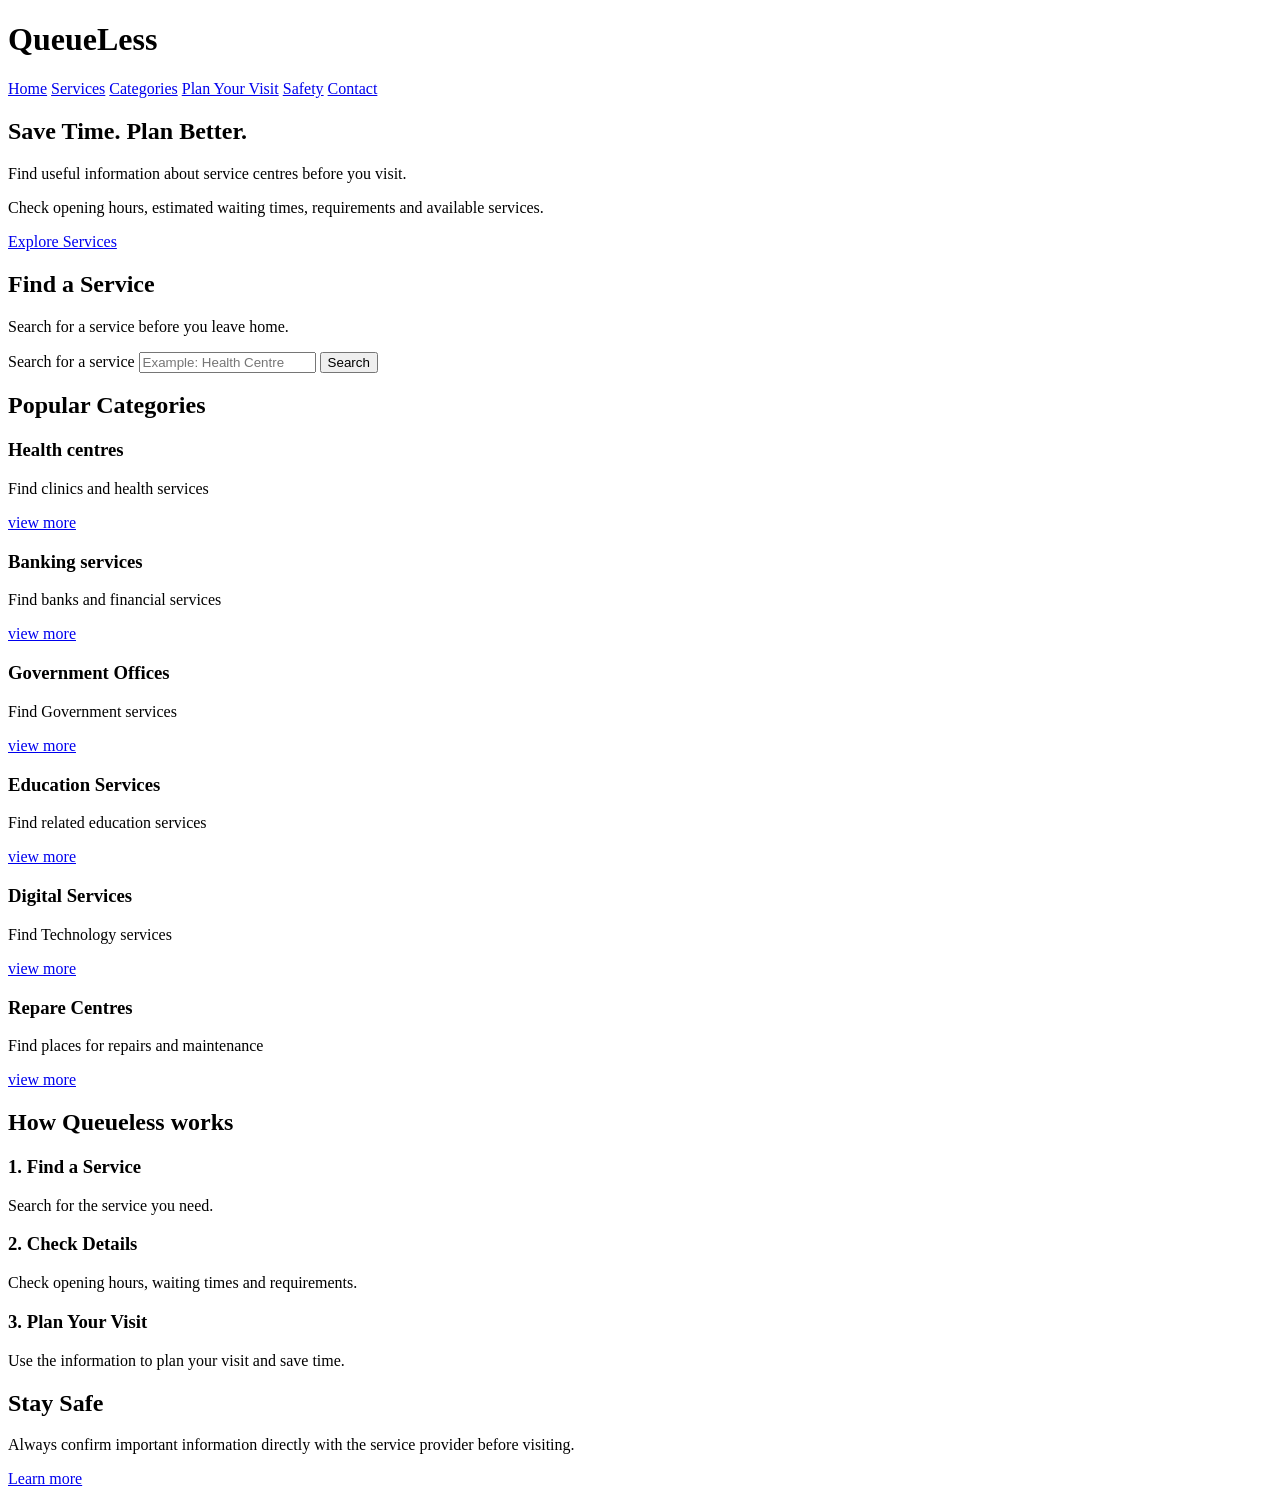
==== index.html @ c0333aec "Added a Stay Safe section to remind users to verify important information with service providers" ====
<!DOCTYPE html>
<html lang="en">

<head>
    <meta charset="UTF-8">
    <meta name="viewport" content="width=device-width, initial-scale=1.0">
    <title>Queueless</title>
</head>

<body>
    <header>
        <h1>QueueLess</h1>
        <nav>
            <a href="index.html">Home</a>
            <a href="services.html">Services</a>
            <a href="categories.html">Categories</a>
            <a href="plan-visit.html">Plan Your Visit</a>
            <a href="safety.html">Safety</a>
            <a href="contact.html">Contact</a>
        </nav>
    </header>

    <main>
        <section id="hero">
            <h2>Save Time. Plan Better.</h2>
            <p> Find useful information about service centres before you visit. </p>
            <p> Check opening hours, estimated waiting times, requirements and available services. </p>
            <a href="services.html">Explore Services</a>
        </section>

        <section id="search">
            <h2>Find a Service</h2>
            <p> Search for a service before you leave home. </p>
            <form>
                <label for="service-search"> Search for a service </label>
                <input type="text" id="service-search" placeholder="Example: Health Centre">
                <button type="submit">Search</button>
            </form>
        </section>

        <section id="categories">
            <h2>Popular Categories</h2>
            <div class="category-container">
                <h3>Health centres</h3>
                <p>Find clinics and health services</p>
                <a href="categories.html">view more</a>
            </div>

            <div id="categories-container">
                <h3>Banking services</h3>
                <p>Find banks and financial services</p>
                <a href="categories.html">view more</a>
            </div>

            <div class="categories-container">
                <h3>Government Offices</h3>
                <p>Find Government services</p>
                <a href="categories.html">view more</a>
            </div>

            <div class="category-container">
                <h3>Education Services</h3>
                <p>Find related education services</p>
                <a href="categories.html">view more</a>
            </div>

            <div class="category-container">
                <h3>Digital Services</h3>
                <p>Find Technology services</p>
                <a href="categories.html">view more</a>
            </div>

            <div class="categories-container">
                <h3>Repare Centres</h3>
                <p>Find places for repairs and maintenance</p>
                <a href="categories.html">view more</a>
            </div>
        </section>

        <section id="How it works">
            <h2>How Queueless works</h2>
            <div class="steps">

                <div class="step">
                    <h3>1. Find a Service</h3>
                    <p> Search for the service you need.</p>
                </div>

                <div class="step">
                    <h3>2. Check Details</h3>
                    <p> Check opening hours, waiting times and requirements. </p>
                </div>

                <div class="step">
                    <h3>3. Plan Your Visit</h3>
                    <p> Use the information to plan your visit and save time. </p>
                </div>
            </div>
        </section>

        <section id="safety">
            <h2>Stay Safe</h2>
            <p>Always confirm important information directly with the service provider before visiting.</p>
            <a href="Safety.html">Learn more</a>
        </section>

    </main>

</body>

</html>
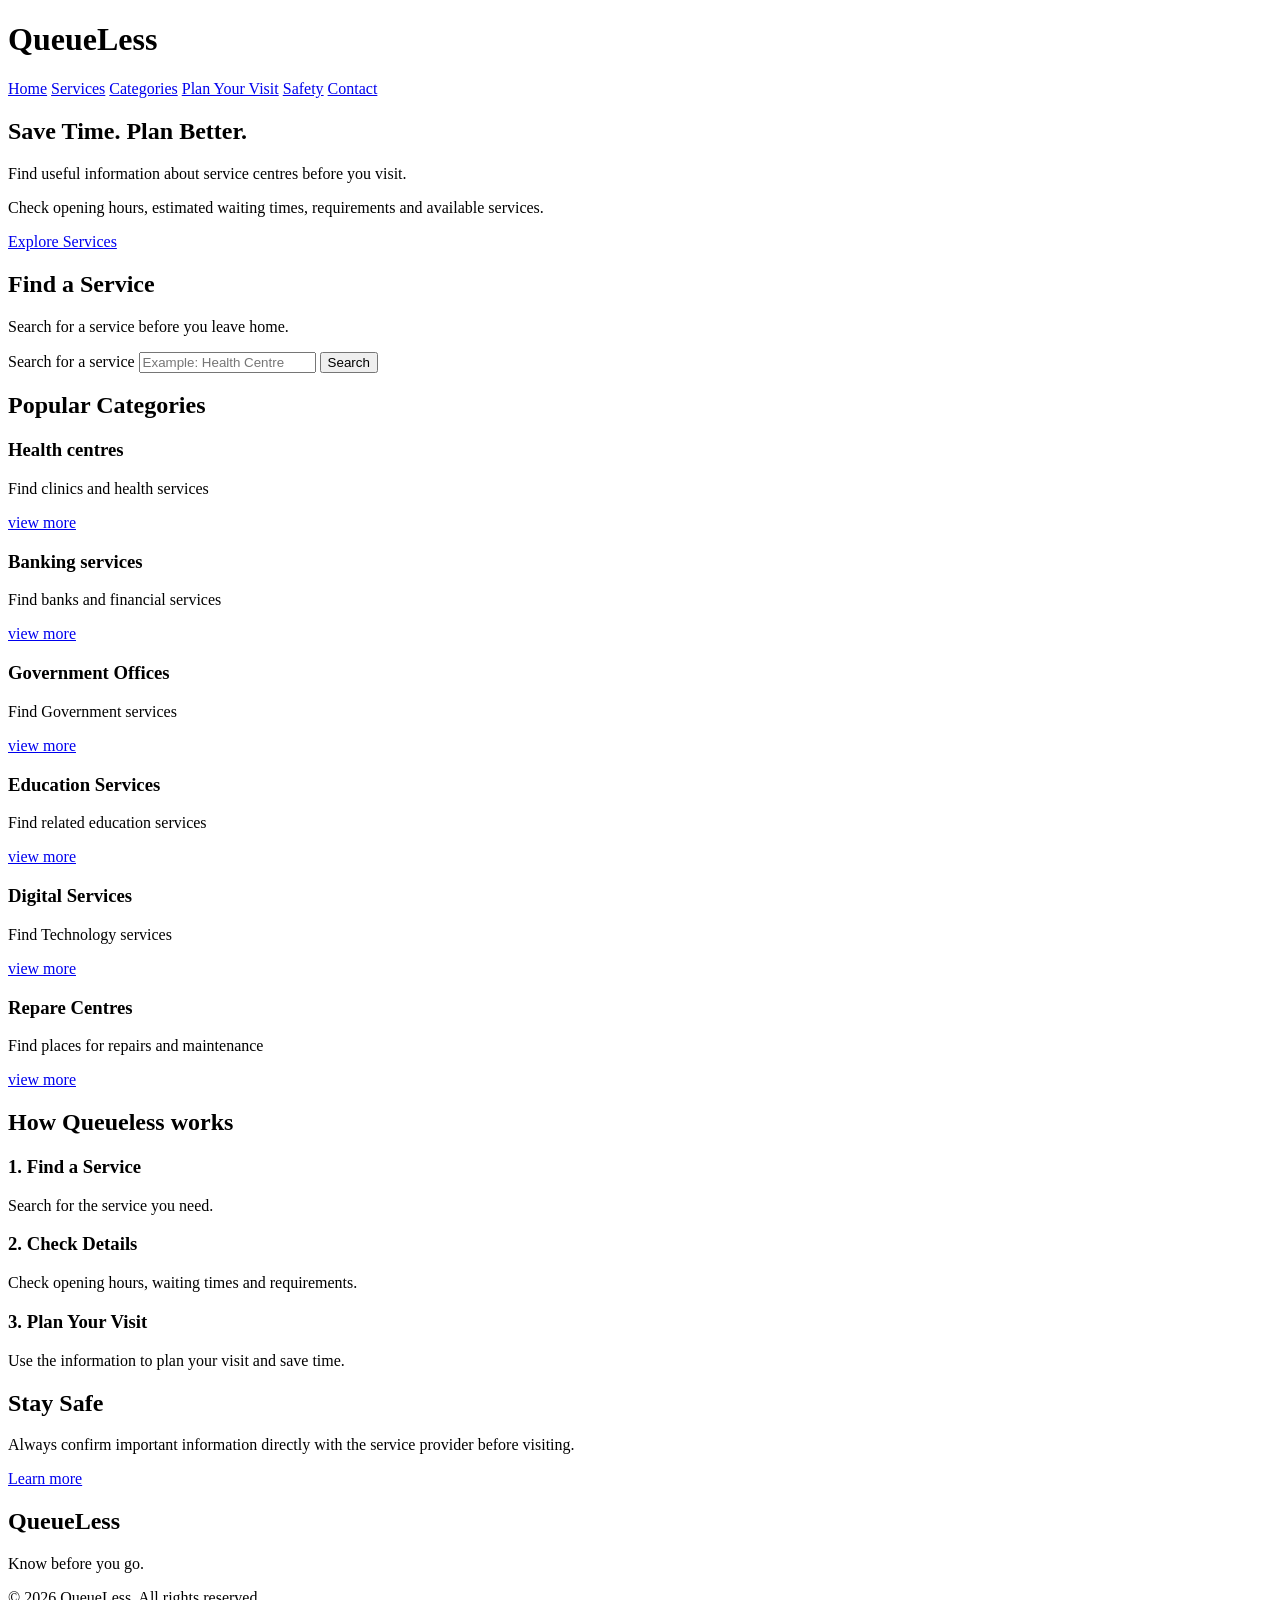
==== commit 3f2fa4f7: "Add QueueLess footer" ====
--- a/index.html
+++ b/index.html
@@ -103,9 +103,12 @@
             <p>Always confirm important information directly with the service provider before visiting.</p>
             <a href="Safety.html">Learn more</a>
         </section>
-
     </main>
 
+    <footer>
+        <h2>QueueLess</h2>
+        <p> Know before you go. </p>
+        <p> &copy; 2026 QueueLess. All rights reserved. </p>
+    </footer>
 </body>
-
-</html>+</html>
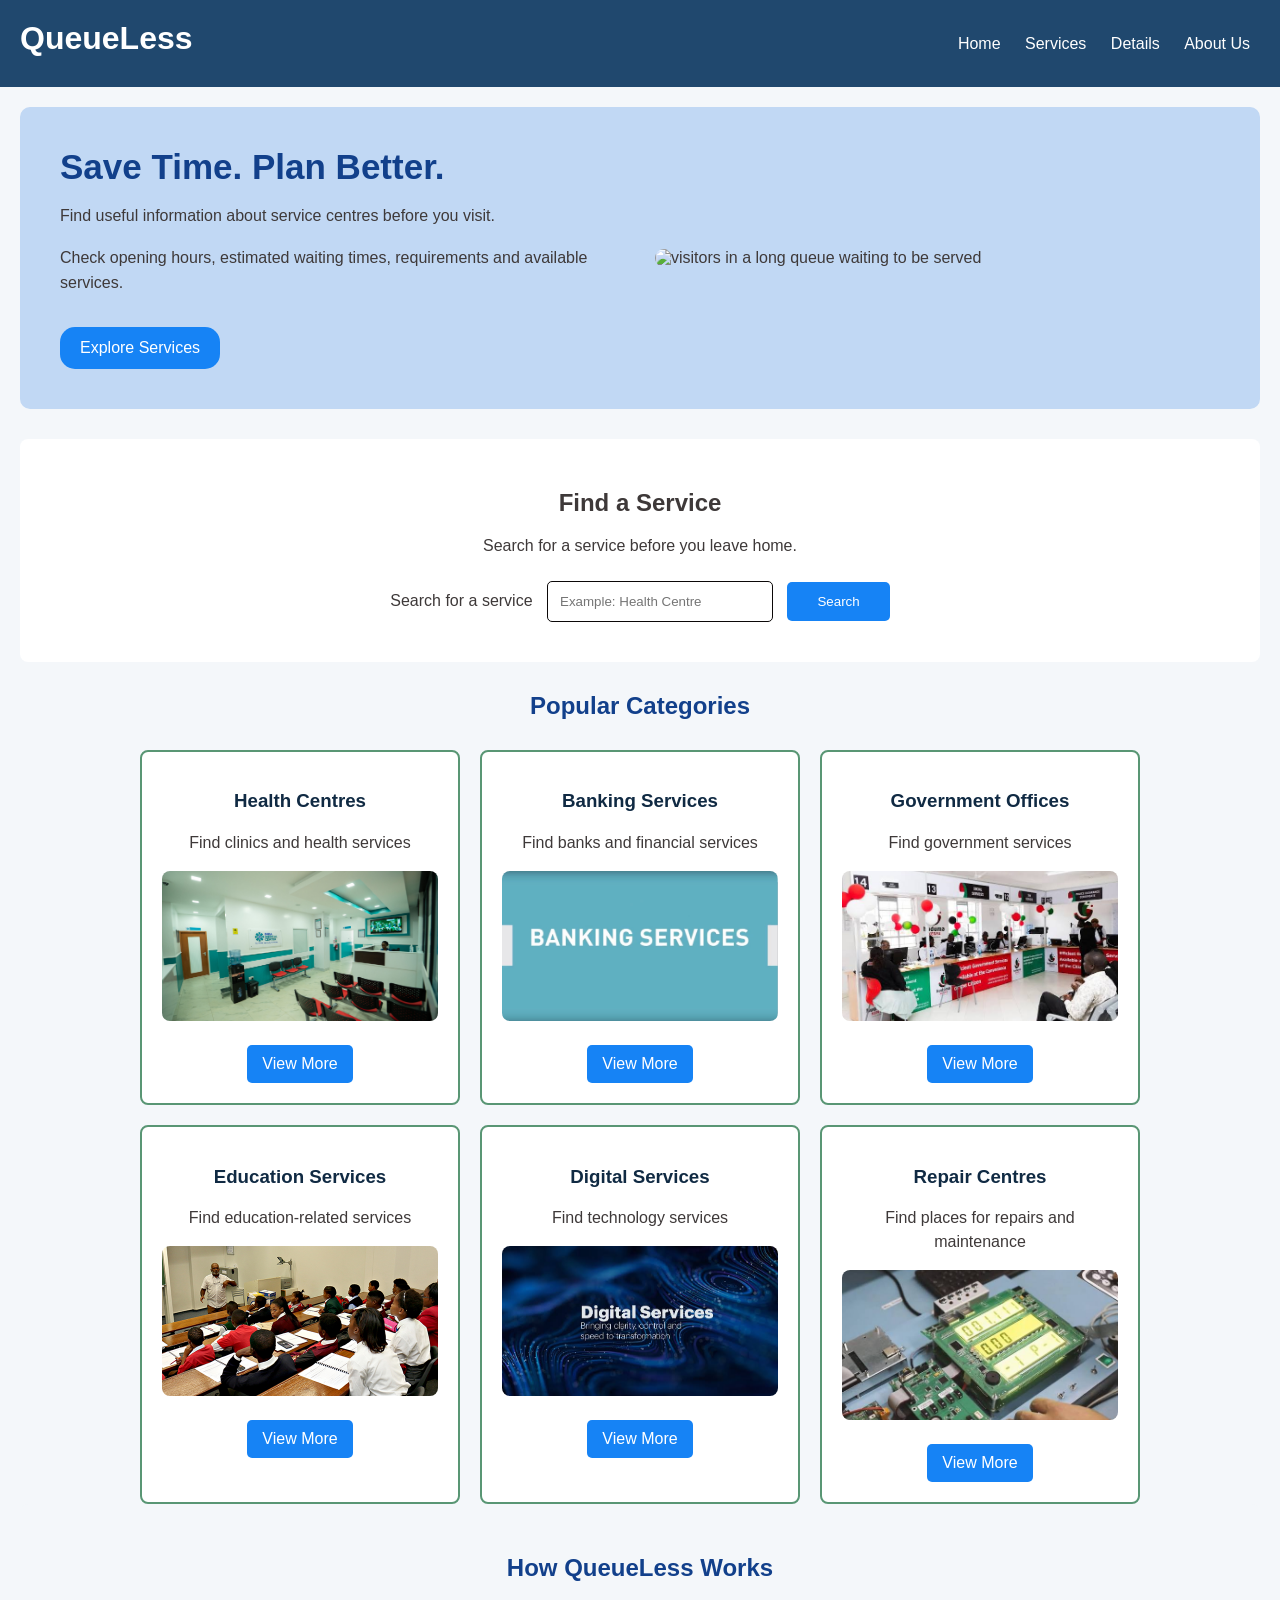
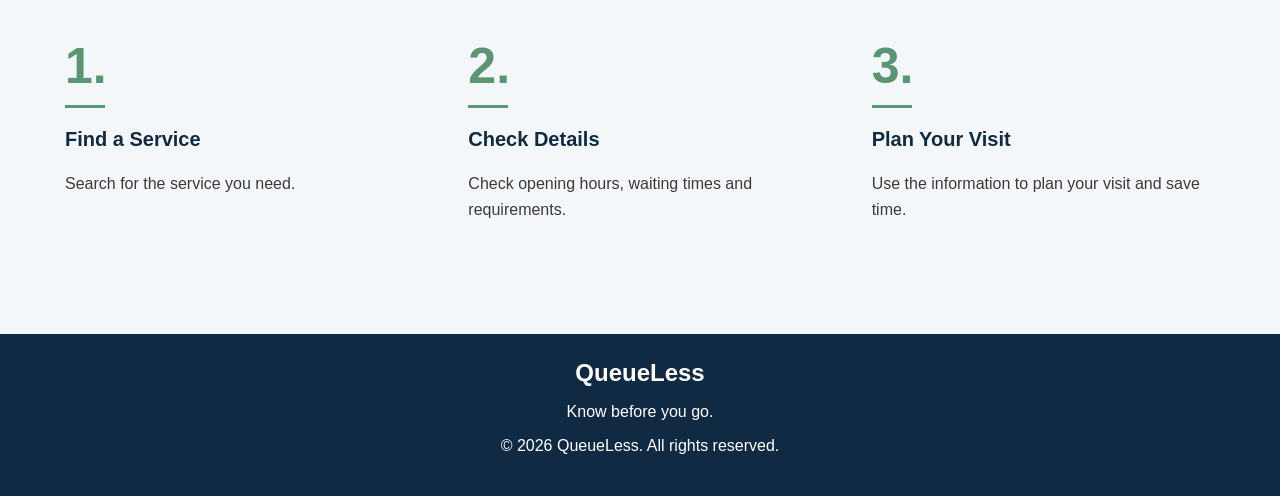
==== commit a84cd739: "Remove all files from their respective folders for easy deployment" ====
--- a/index.html
+++ b/index.html
@@ -4,28 +4,33 @@
 <head>
     <meta charset="UTF-8">
     <meta name="viewport" content="width=device-width, initial-scale=1.0">
-    <title>Queueless</title>
+    <title>Queueless homepage</title>
+    <link rel="stylesheet" href="style.css">
 </head>
 
 <body>
     <header>
         <h1>QueueLess</h1>
         <nav>
-            <a href="index.html">Home</a>
-            <a href="services.html">Services</a>
-            <a href="categories.html">Categories</a>
-            <a href="plan-visit.html">Plan Your Visit</a>
-            <a href="safety.html">Safety</a>
-            <a href="contact.html">Contact</a>
+            <a href="../homepage/index.html">Home</a>
+            <a href="../servicespage/services.html">Services</a>
+            <a href="../detailspage/details.html">Details</a>
+             <a href="../aboutpage/about.html">About Us</a>
         </nav>
     </header>
 
     <main>
         <section id="hero">
+            <div class="hero-text">
             <h2>Save Time. Plan Better.</h2>
             <p> Find useful information about service centres before you visit. </p>
             <p> Check opening hours, estimated waiting times, requirements and available services. </p>
-            <a href="services.html">Explore Services</a>
+            <a href="../servicespage/services.html">Explore Services</a>
+            </div>
+
+            <div class="hero-image">
+                <img src="images/queueless 1.jpg" alt="visitors in a long queue waiting to be served">
+            </div>
         </section>
 
         <section id="search">
@@ -38,71 +43,85 @@
             </form>
         </section>
 
+        <!-- POPULAR CATEGORIES -->
         <section id="categories">
+
             <h2>Popular Categories</h2>
+
             <div class="category-container">
-                <h3>Health centres</h3>
-                <p>Find clinics and health services</p>
-                <a href="categories.html">view more</a>
+
+                <div class="category-card">
+                    <h3>Health Centres</h3>
+                    <p>Find clinics and health services</p>
+                    <img src="images/queueless 3.jpg" alt="health centre">
+                    <a href="../detailspage/details.html">View More</a>
+                </div>
+
+                <div class="category-card">
+                    <h3>Banking Services</h3>
+                    <p>Find banks and financial services</p>
+                    <img src="images/queueless 4.jpg" alt="bankig services">
+                    <a href="../detailspage/details.html">View More</a>
+                </div>
+
+                <div class="category-card">
+                    <h3>Government Offices</h3>
+                    <p>Find government services</p>
+                    <img src="images/queueless 5.jpg" alt="government offices">
+                     <a href="../detailspage/details.html">View More</a>
+                </div>
+
+                <div class="category-card">
+                    <h3>Education Services</h3>
+                    <p>Find education-related services</p>
+                    <img src="images/queueless 6.jpg" alt="education services">
+                    <a href="../detailspage/details.html">View More</a>
+                </div>
+
+                <div class="category-card">
+                    <h3>Digital Services</h3>
+                    <p>Find technology services</p>
+                    <img src="images/queueless 7.jpg" alt="digital services">
+                    <a href="../detailspage/details.html">View More</a>
+                </div>
+
+                <div class="category-card">
+                    <h3>Repair Centres</h3>
+                    <p>Find places for repairs and maintenance</p>
+                    <img src="images/queueless 8.jpg" alt="repair centres">
+                   <a href="../detailspage/details.html">View More</a>
+                </div>
+
             </div>
 
-            <div id="categories-container">
-                <h3>Banking services</h3>
-                <p>Find banks and financial services</p>
-                <a href="categories.html">view more</a>
-            </div>
-
-            <div class="categories-container">
-                <h3>Government Offices</h3>
-                <p>Find Government services</p>
-                <a href="categories.html">view more</a>
-            </div>
-
-            <div class="category-container">
-                <h3>Education Services</h3>
-                <p>Find related education services</p>
-                <a href="categories.html">view more</a>
-            </div>
-
-            <div class="category-container">
-                <h3>Digital Services</h3>
-                <p>Find Technology services</p>
-                <a href="categories.html">view more</a>
-            </div>
-
-            <div class="categories-container">
-                <h3>Repare Centres</h3>
-                <p>Find places for repairs and maintenance</p>
-                <a href="categories.html">view more</a>
-            </div>
         </section>
 
-        <section id="How it works">
-            <h2>How Queueless works</h2>
-            <div class="steps">
+       
+<section id="how-it-works">
+    <h2>How QueueLess Works</h2>
 
-                <div class="step">
-                    <h3>1. Find a Service</h3>
-                    <p> Search for the service you need.</p>
-                </div>
+    <div class="steps">
 
-                <div class="step">
-                    <h3>2. Check Details</h3>
-                    <p> Check opening hours, waiting times and requirements. </p>
-                </div>
+        <div class="step">
+            <span class="step-number">1.</span>
+            <h3>Find a Service</h3>
+            <p>Search for the service you need.</p>
+        </div>
 
-                <div class="step">
-                    <h3>3. Plan Your Visit</h3>
-                    <p> Use the information to plan your visit and save time. </p>
-                </div>
-            </div>
-        </section>
+        <div class="step">
+            <span class="step-number">2.</span>
+            <h3>Check Details</h3>
+            <p>Check opening hours, waiting times and requirements.</p>
+        </div>
 
-        <section id="safety">
-            <h2>Stay Safe</h2>
-            <p>Always confirm important information directly with the service provider before visiting.</p>
-            <a href="Safety.html">Learn more</a>
-        </section>
+        <div class="step">
+            <span class="step-number">3.</span>
+            <h3>Plan Your Visit</h3>
+            <p>Use the information to plan your visit and save time.</p>
+        </div>
+
+    </div>
+</section>
     </main>
 
     <footer>
@@ -111,4 +130,5 @@
         <p> &copy; 2026 QueueLess. All rights reserved. </p>
     </footer>
 </body>
-</html>
+
+</html>
--- a/style.css
+++ b/style.css
@@ -0,0 +1,335 @@
+body {
+    font-family: Arial, Helvetica, sans-serif;
+    margin: 0;
+    padding: 0%;
+    background-color: #f4f7fa;
+    color: #3e3939;
+}
+
+/* header */
+
+header {
+    background-color: #20486e;
+    color: white;
+    padding: 20px;
+    display: flex;
+    justify-content: space-between;
+    align-items: center;
+}
+
+header h1 {
+    margin: 0 0 10px;
+}
+
+nav a {
+    color: white;
+    text-decoration: none;
+    margin: 0 10px;
+}
+
+nav a:hover {
+    color: #1683f5;
+}
+
+/* main */
+
+main {
+    padding: 20px;
+}
+
+/* hero section */
+
+#hero {
+    background-color: #c1d8f4;
+    display: flex;
+    align-items: center;
+    justify-content: space-between;
+    gap: 30px;
+    padding: 40px;
+    margin-top: 0;
+    margin-bottom: 30px;
+    border-radius: 10px;
+}
+
+/* hero text */
+
+.hero-text {
+    flex: 1;
+}
+
+#hero h2 {
+    font-size: 35px;
+    color: #12408b;
+    margin-top: 0;
+    margin-bottom: 15px;
+}
+
+#hero p {
+    font-size: 16px;
+    line-height: 1.6;
+}
+
+/* hero button */
+
+#hero a {
+    display: inline-block;
+    background-color: #1683f5;
+    color: white;
+    text-decoration: none;
+    padding: 12px 20px;
+    margin-top: 15px;
+    border-radius: 15px;
+}
+
+#hero a:hover {
+    background-color: #102a43;
+}
+
+/* hero image */
+
+.hero-image {
+    flex: 1;
+}
+
+.hero-image img {
+    width: 100%;
+    height: auto;
+    display: block;
+    border-radius: 10px;
+}
+
+/* search section */
+
+#search {
+    background-color: white;
+    padding: 30px;
+    margin-bottom: 30px;
+    text-align: center;
+    border-radius: 8px;
+}
+
+#search input {
+    padding: 12px;
+    width: 200px;
+    margin: 10px;
+    border: 1px solid #0b0808;
+    border-radius: 5px;
+}
+
+#search button {
+    padding: 12px 30px;
+    background-color: #1683f5;
+    color: white;
+    border: none;
+    border-radius: 5px;
+    cursor: pointer;
+}
+
+#search button:hover {
+    background-color: #102a43;
+}
+
+/* popular categories */
+
+#categories {
+    text-align: center;
+    padding: 0;
+}
+
+#categories h2 {
+    color: #12408b;
+    margin-bottom: 30px;
+}
+
+.category-container {
+    display: grid;
+    grid-template-columns: repeat(3, 1fr);
+    gap: 20px;
+    max-width: 1000px;
+    margin: auto;
+}
+
+.category-card {
+    background-color: white;
+    border: 2px solid #599674;
+    padding: 20px;
+    border-radius: 8px;
+}
+
+.category-card img {
+    width: 100%;
+    height: 150px;
+    object-fit: cover;
+    border-radius: 8px;
+    margin-bottom: 10px;
+}
+
+.category-card h3 {
+    color: #102a43;
+}
+
+.category-card p {
+    line-height: 1.5;
+}
+
+.category-card a {
+    display: inline-block;
+    background-color: #1683f5;
+    color: white;
+    text-decoration: none;
+    padding: 10px 15px;
+    margin-top: 10px;
+    border-radius: 5px;
+}
+
+.category-card a:hover {
+    background-color: #102a43;
+}
+
+.category-card:hover {
+    transform: translateY(-5px);
+}
+
+/* how it works */
+
+#how-it-works {
+    background-color: #f4f7fa;
+    padding: 30px;
+    margin-bottom: 30px;
+    border-radius: 8px;
+}
+
+#how-it-works h2 {
+    color: #12408b;
+    text-align: center;
+    margin-bottom: 40px;
+}
+
+
+.steps {
+    display: flex;
+    justify-content: space-between;
+    gap: 30px;
+}
+
+
+
+.step {
+    flex: 1;
+    padding: 15px;
+}
+
+
+
+.step-number {
+    display: block;
+    font-size: 50px;
+    font-weight: bold;
+    color: #599674;
+    margin-bottom: 10px;
+}
+
+.step-number:after {
+    content: "";
+    display: block;
+    width: 40px;
+    height: 3px;
+    background-color: #599674;
+    margin-top: 10px;
+}
+
+/* step headings */
+
+.step h3 {
+    color: #102a43;
+    font-size: 20px;
+}
+
+/* step descriptions */
+
+.step p {
+    line-height: 1.6;
+}
+
+/* safety section */
+
+#safety {
+    background-color: #c1d8f4;
+    padding: 20px;
+    text-align: center;
+    margin-bottom: 10px;
+    border-radius: 8px;
+}
+
+#safety h2 {
+    color: #12408b;
+    padding: 10px;
+}
+
+#safety a {
+    color: #1683f5;
+    text-decoration: none;
+}
+
+#safety a:hover {
+    text-decoration: underline;
+}
+
+/* footer */
+
+footer {
+    background-color: #102a43;
+    color: white;
+    text-align: center;
+    padding: 25px;
+}
+
+footer h2 {
+    margin: 0;
+}
+
+/* mobile responsiveness */
+
+@media (max-width: 768px) {
+
+    nav a {
+        display: block;
+        margin: 10px 0;
+    }
+
+    #hero {
+        flex-direction: column;
+        padding: 20px;
+    }
+
+    #hero h2 {
+        font-size: 30px;
+    }
+
+    .hero-text,
+    .hero-image {
+        width: 100%;
+    }
+
+    #search input {
+        width: 80%;
+        box-sizing: border-box;
+    }
+
+    .category-container {
+        grid-template-columns: 1fr;
+    }
+
+    .steps {
+        flex-direction: column;
+        gap: 15px;
+    }
+
+    .step {
+        padding: 10px 0;
+    }
+
+    .step-number {
+        font-size: 40px;
+    }
+}
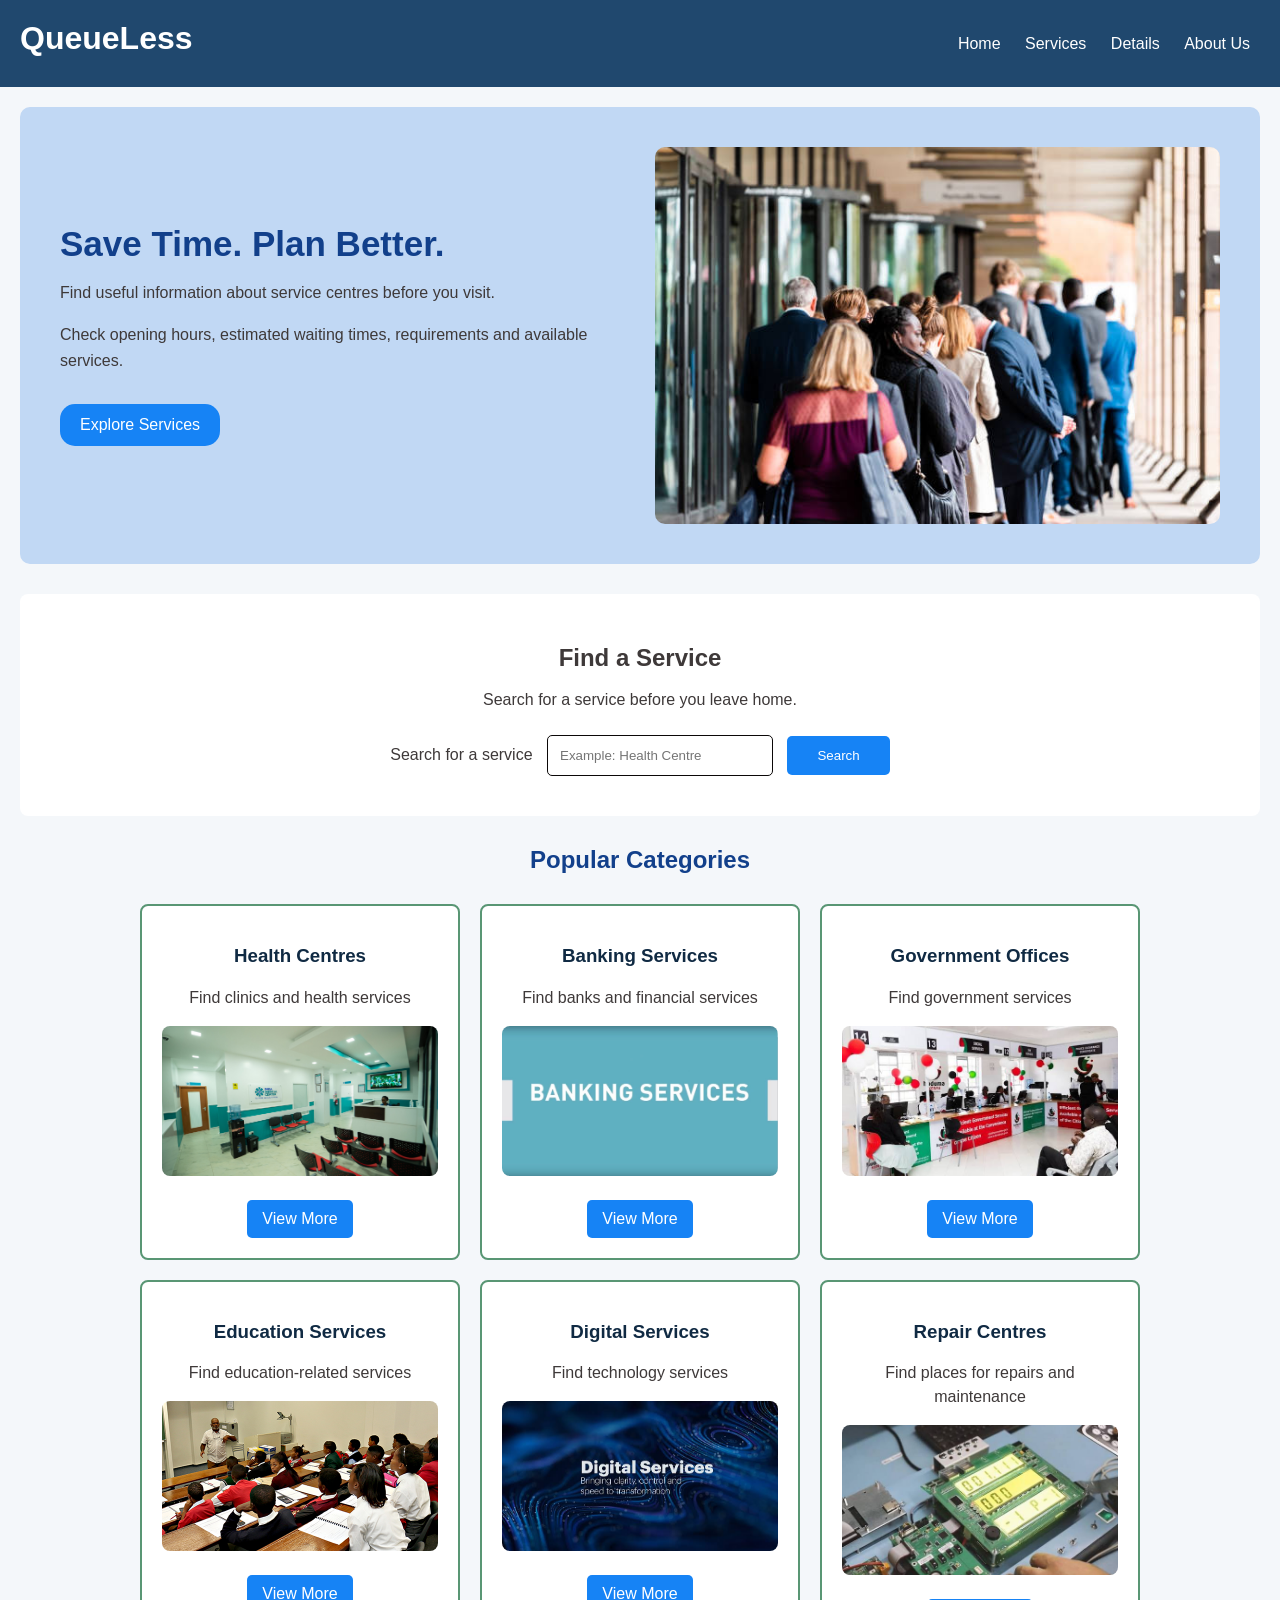
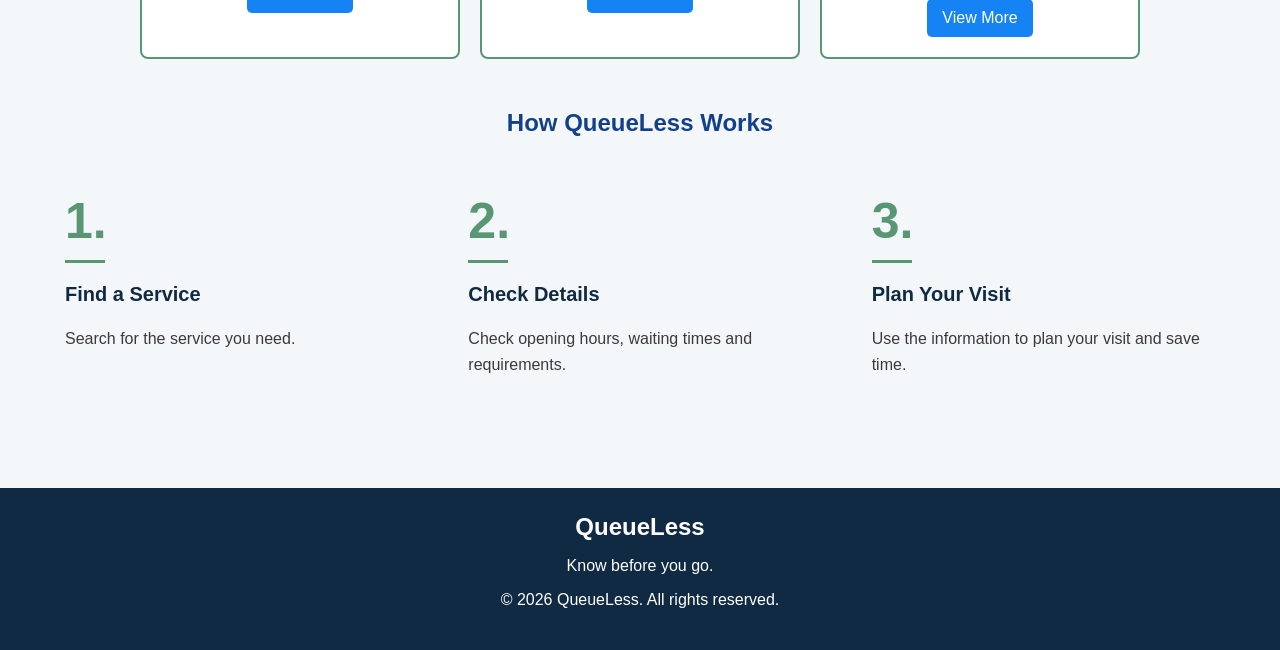
==== commit 99fc1f52: "Delete all folders including homepage,servicespage,aboutpage,detailspage to allow deployment." ====
--- a/index.html
+++ b/index.html
@@ -12,10 +12,10 @@
     <header>
         <h1>QueueLess</h1>
         <nav>
-            <a href="../homepage/index.html">Home</a>
-            <a href="../servicespage/services.html">Services</a>
-            <a href="../detailspage/details.html">Details</a>
-             <a href="../aboutpage/about.html">About Us</a>
+            <a href="index.html">Home</a>
+            <a href="services.html">Services</a>
+            <a href="details.html">Details</a>
+            <a href="about.html">About Us</a>
         </nav>
     </header>
 
@@ -25,7 +25,7 @@
             <h2>Save Time. Plan Better.</h2>
             <p> Find useful information about service centres before you visit. </p>
             <p> Check opening hours, estimated waiting times, requirements and available services. </p>
-            <a href="../servicespage/services.html">Explore Services</a>
+            <a href="services.html">Explore Services</a>
             </div>
 
             <div class="hero-image">
@@ -54,42 +54,42 @@
                     <h3>Health Centres</h3>
                     <p>Find clinics and health services</p>
                     <img src="images/queueless 3.jpg" alt="health centre">
-                    <a href="../detailspage/details.html">View More</a>
+                    <a href="details.html">View More</a>
                 </div>
 
                 <div class="category-card">
                     <h3>Banking Services</h3>
                     <p>Find banks and financial services</p>
                     <img src="images/queueless 4.jpg" alt="bankig services">
-                    <a href="../detailspage/details.html">View More</a>
+                    <a href="details.html">View More</a>
                 </div>
 
                 <div class="category-card">
                     <h3>Government Offices</h3>
                     <p>Find government services</p>
                     <img src="images/queueless 5.jpg" alt="government offices">
-                     <a href="../detailspage/details.html">View More</a>
+                     <a href="details.html">View More</a>
                 </div>
 
                 <div class="category-card">
                     <h3>Education Services</h3>
                     <p>Find education-related services</p>
                     <img src="images/queueless 6.jpg" alt="education services">
-                    <a href="../detailspage/details.html">View More</a>
+                    <a href="details.html">View More</a>
                 </div>
 
                 <div class="category-card">
                     <h3>Digital Services</h3>
                     <p>Find technology services</p>
                     <img src="images/queueless 7.jpg" alt="digital services">
-                    <a href="../detailspage/details.html">View More</a>
+                    <a href="details.html">View More</a>
                 </div>
 
                 <div class="category-card">
                     <h3>Repair Centres</h3>
                     <p>Find places for repairs and maintenance</p>
                     <img src="images/queueless 8.jpg" alt="repair centres">
-                   <a href="../detailspage/details.html">View More</a>
+                   <a href="details.html">View More</a>
                 </div>
 
             </div>
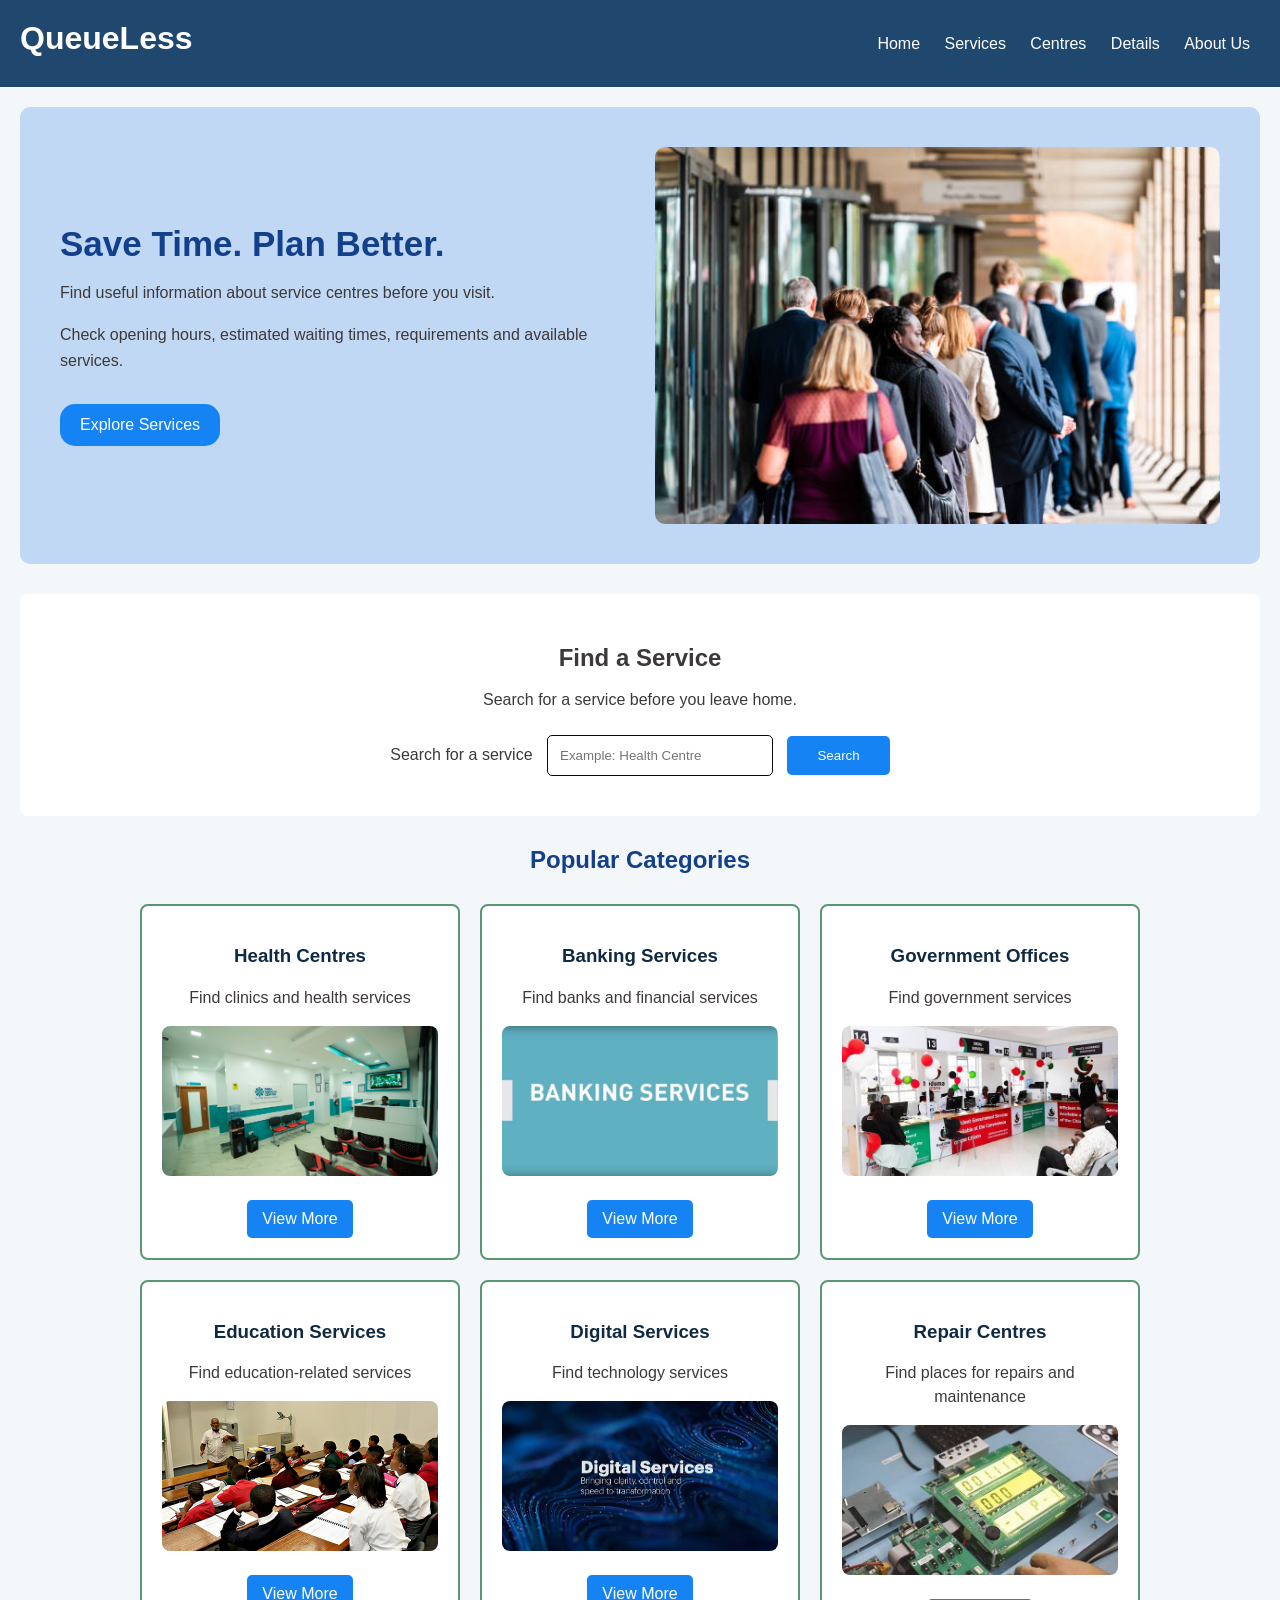
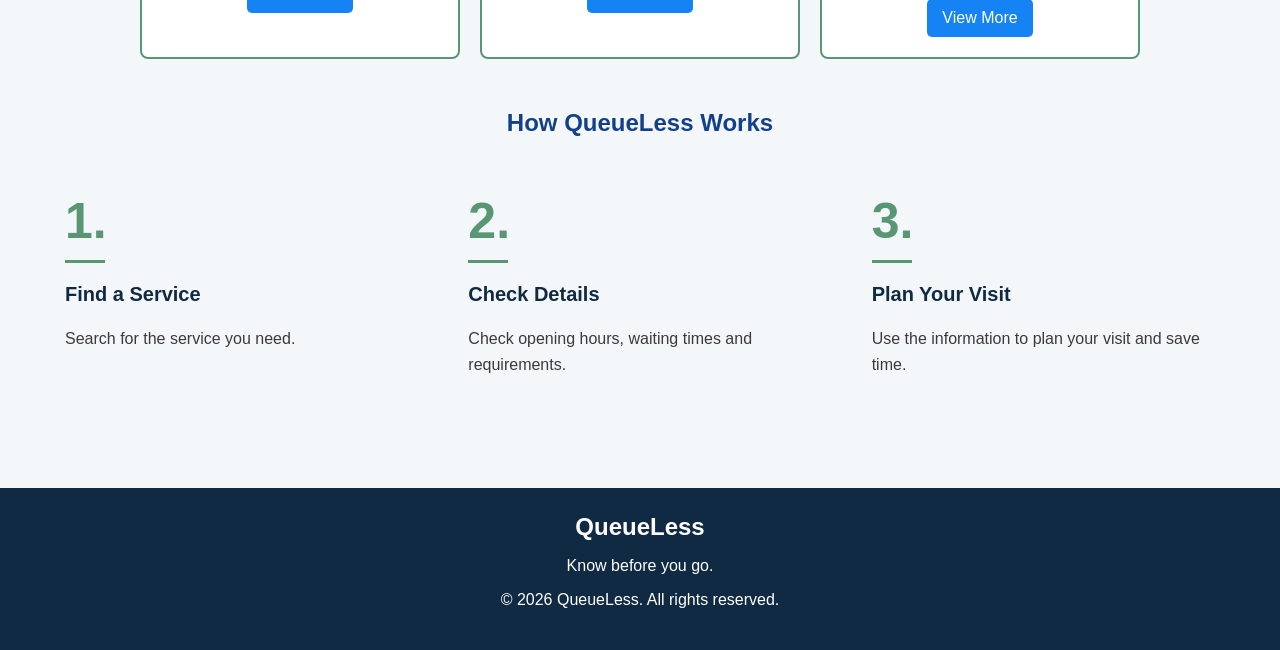
==== commit 53ef8bc9: "Add a Government Offices section to the QueueLess services page with service information, busy level" ====
--- a/index.html
+++ b/index.html
@@ -14,8 +14,10 @@
         <nav>
             <a href="index.html">Home</a>
             <a href="services.html">Services</a>
+            <a href="centres.html">Centres</a>
             <a href="details.html">Details</a>
             <a href="about.html">About Us</a>
+            
         </nav>
     </header>
 
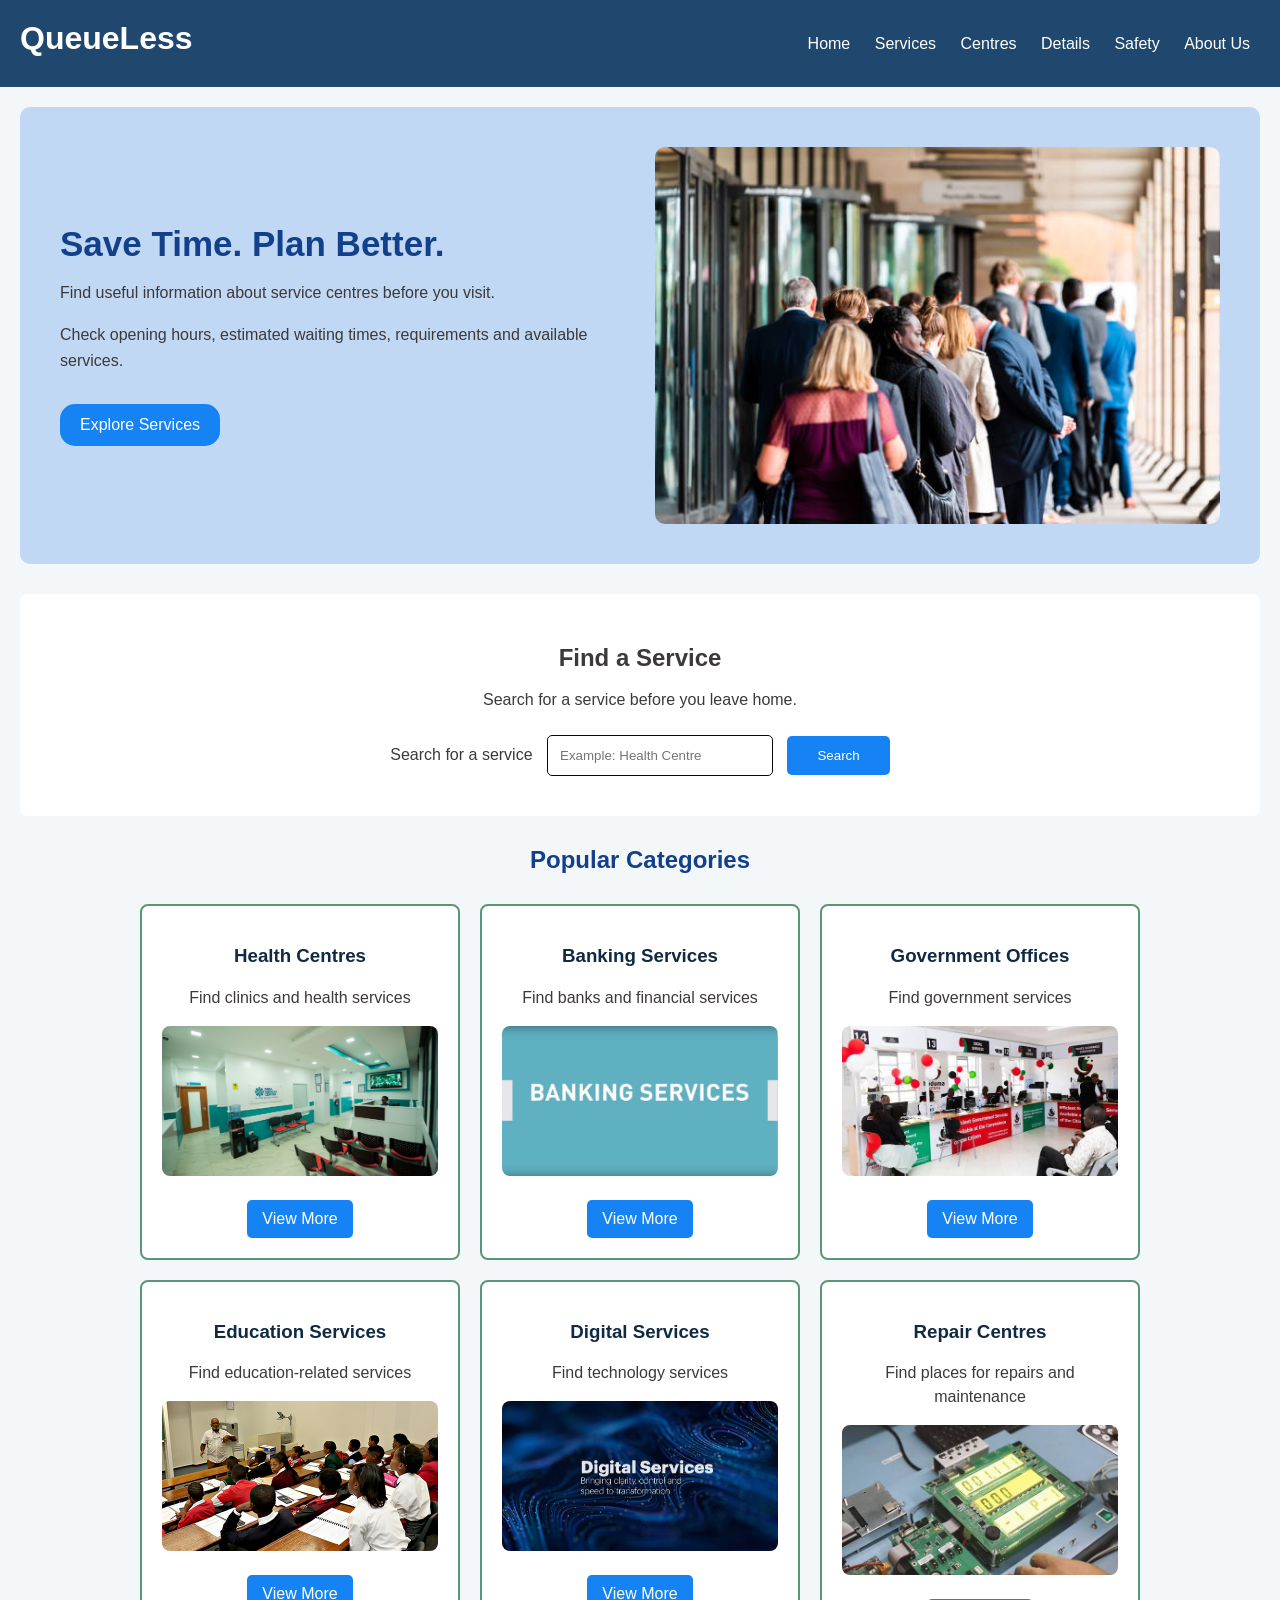
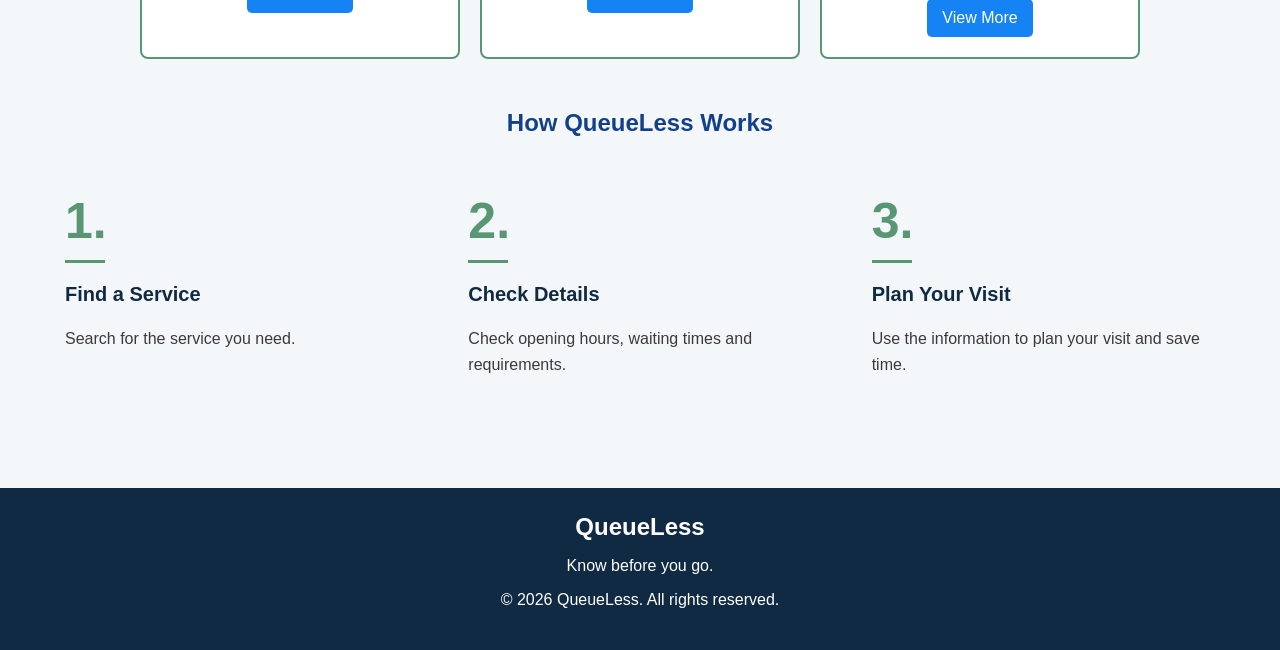
==== commit 81b876aa: "Update all navbars by adding a safety page link." ====
--- a/index.html
+++ b/index.html
@@ -16,6 +16,7 @@
             <a href="services.html">Services</a>
             <a href="centres.html">Centres</a>
             <a href="details.html">Details</a>
+            <a href="safety.html">Safety</a>
             <a href="about.html">About Us</a>
             
         </nav>
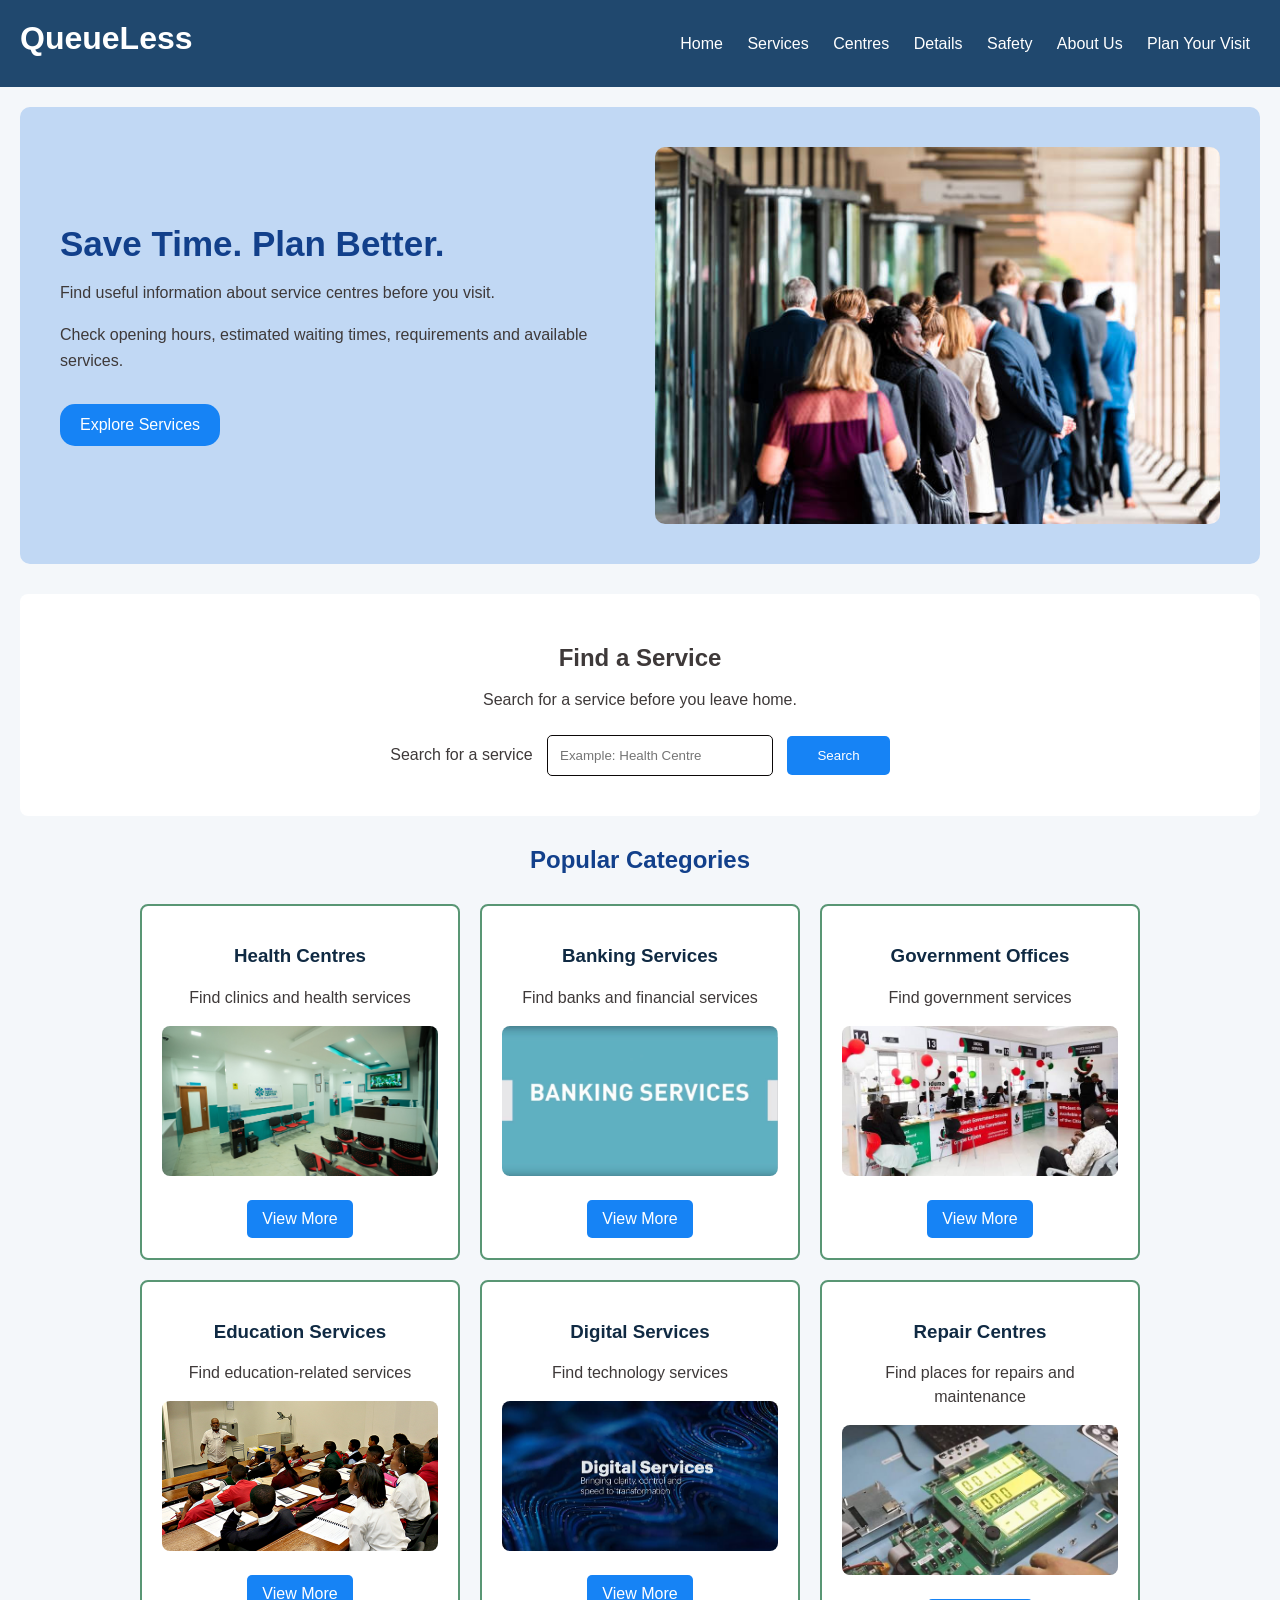
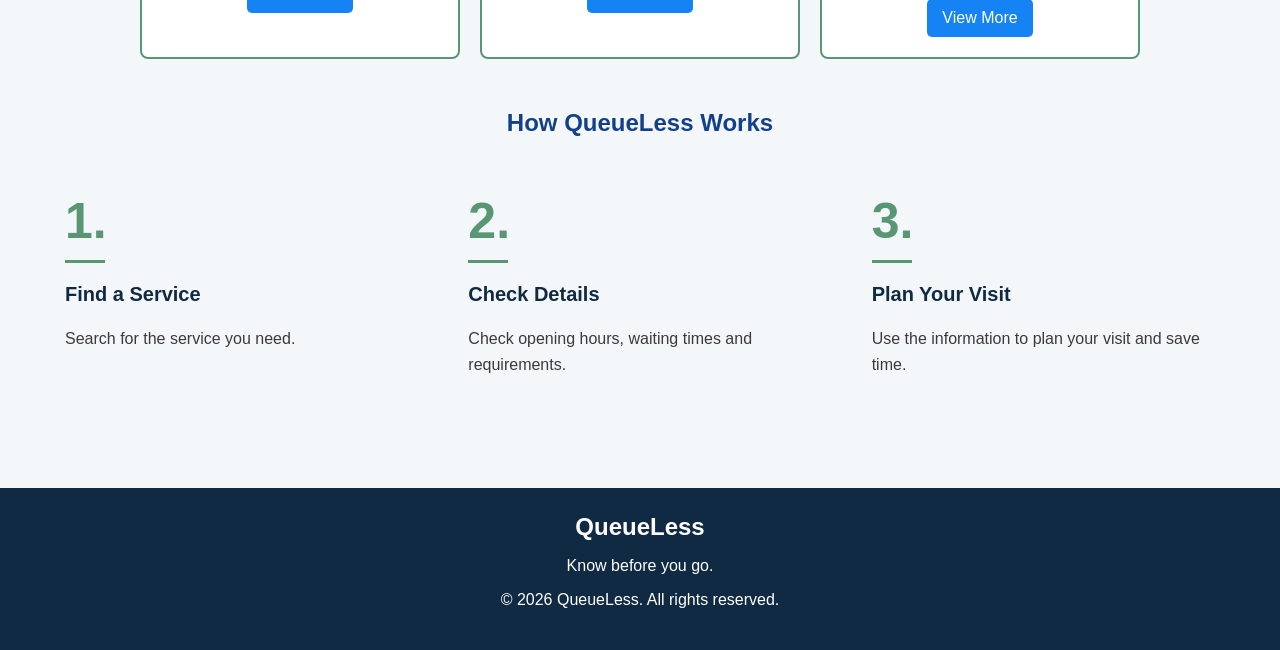
==== commit 33ab2d4f: "Add the project overview, objectives, eight features, service categories, technologies, setup instru" ====
--- a/index.html
+++ b/index.html
@@ -18,6 +18,7 @@
             <a href="details.html">Details</a>
             <a href="safety.html">Safety</a>
             <a href="about.html">About Us</a>
+            <a href="plan-visit.html">Plan Your Visit</a>
             
         </nav>
     </header>
--- a/style.css
+++ b/style.css
@@ -24,7 +24,7 @@
 nav a {
     color: white;
     text-decoration: none;
-    margin: 0 10px;
+    margin:  10px;
 }
 
 nav a:hover {
